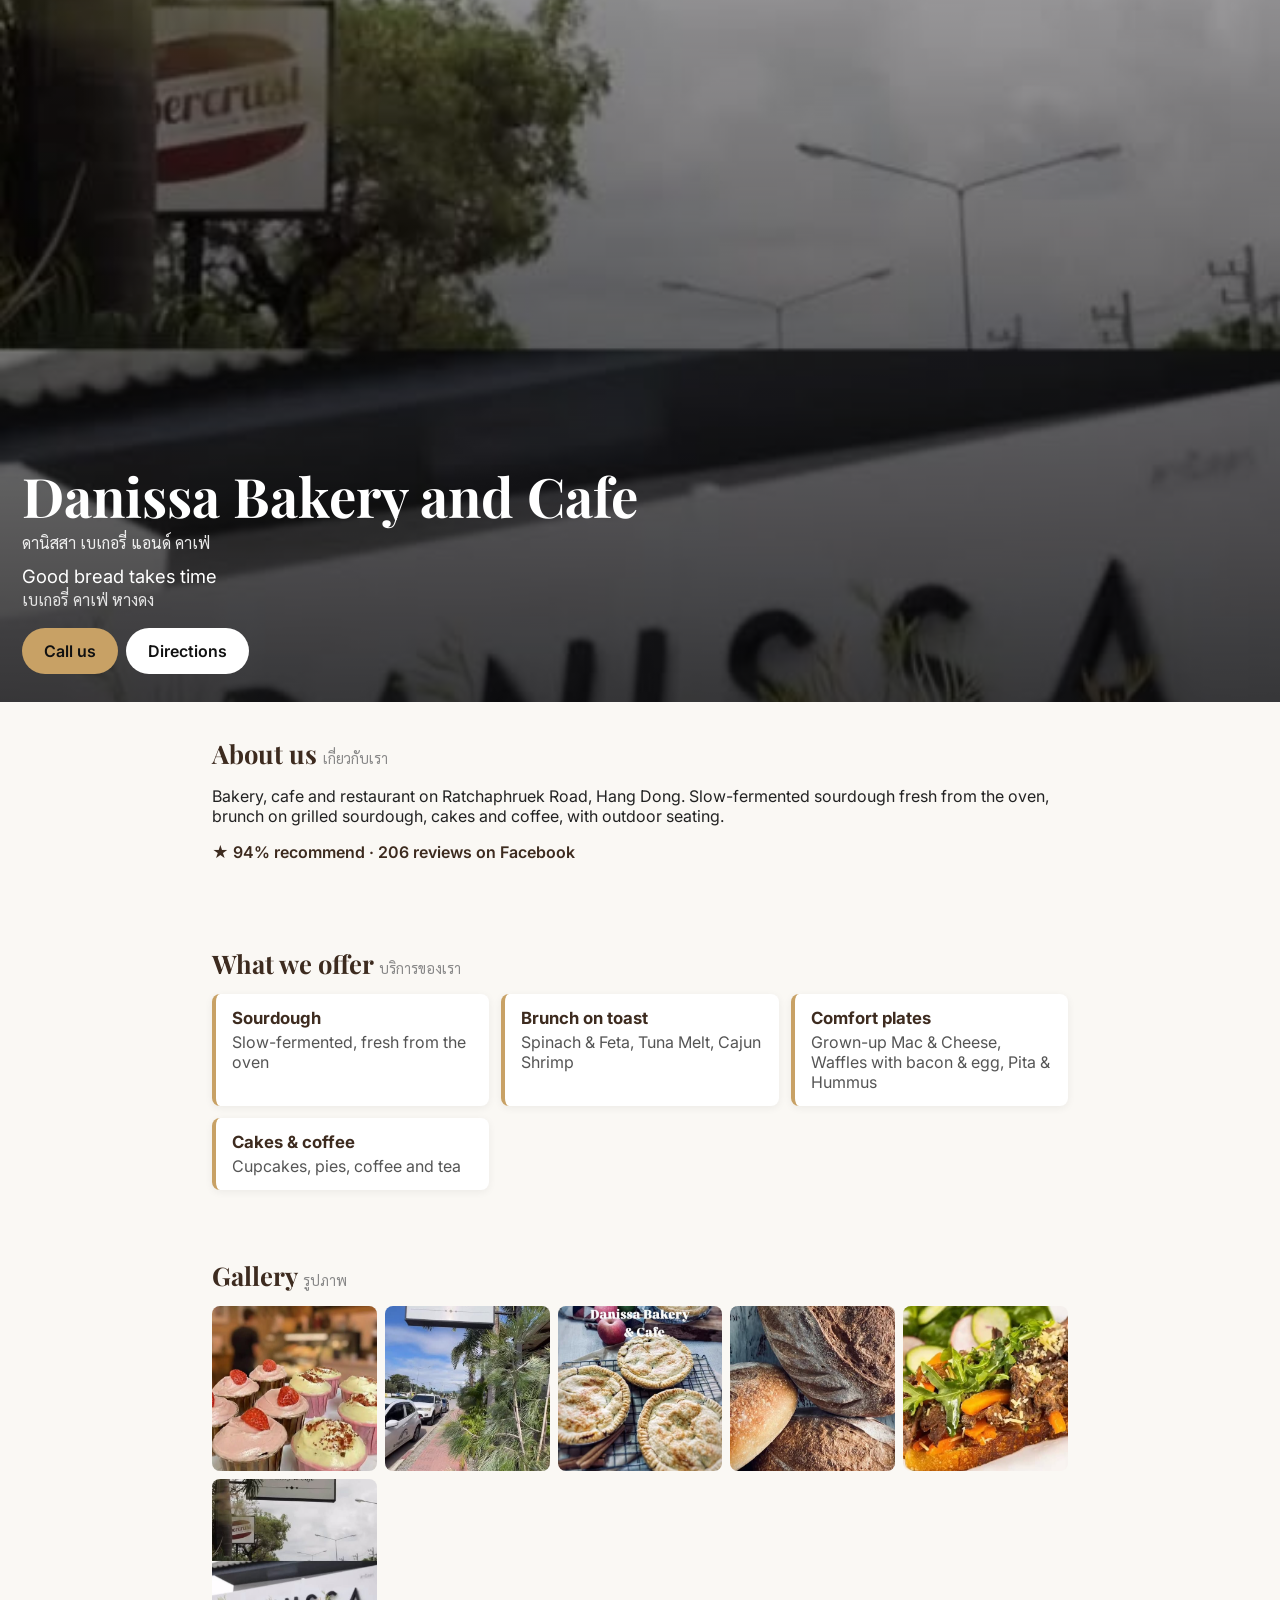
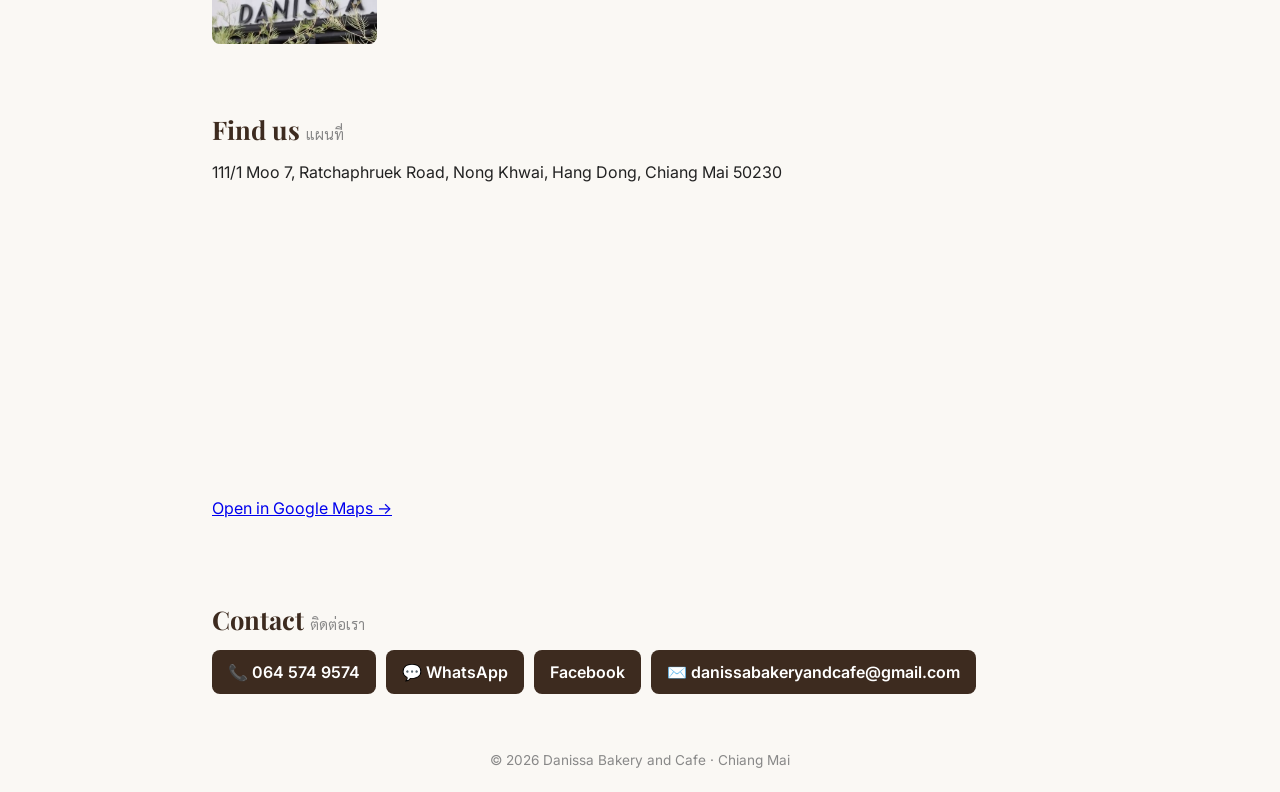
==== index.html @ afe38420 "Draft site" ====
<!doctype html><html lang="en"><head><meta charset="utf-8"><meta name="viewport" content="width=device-width,initial-scale=1">
<title>Danissa Bakery and Cafe | Chiang Mai</title><meta name="description" content="Good bread takes time — 111/1 Moo 7, Ratchaphruek Road, Nong Khwai, Hang Dong, Chiang Mai 50230">
<meta property="og:title" content="Danissa Bakery and Cafe"><meta property="og:description" content="Good bread takes time"><meta property="og:image" content="img/p7.jpg">
<link href="https://fonts.googleapis.com/css2?family=Playfair+Display:wght@700&family=Inter:wght@400;600&family=Sarabun&display=swap" rel="stylesheet">
<style>:root{--a:#3d2b1f;--b:#c8a165}*{box-sizing:border-box}body{margin:0;font-family:Inter,Sarabun,sans-serif;color:#222;background:#faf8f4;padding-bottom:70px}
.hero{min-height:78vh;display:flex;flex-direction:column;justify-content:flex-end;padding:28px 22px;color:#fff;background:linear-gradient(180deg,rgba(0,0,0,.35),rgba(0,0,0,.75)),url(img/p7.jpg) center/cover}
.hero h1{font-family:'Playfair Display',serif;font-size:2.3rem;margin:0 0 6px;line-height:1.1}.hero .th{font-family:Sarabun;opacity:.9;margin:0 0 12px}.hero .tag{font-size:1.15rem;margin:0}.hero .tagth{font-family:Sarabun;opacity:.85;margin:2px 0 18px}
.cta{display:inline-block;background:var(--b);color:#111;font-weight:600;padding:13px 22px;border-radius:30px;text-decoration:none;margin-right:8px}
section{padding:34px 22px;max-width:900px;margin:auto}h2{font-family:'Playfair Display',serif;color:var(--a);font-size:1.6rem;margin:0 0 14px}h2 small{font-family:Sarabun;font-size:.9rem;color:#888;font-weight:400}
.cards{display:grid;gap:12px;grid-template-columns:repeat(auto-fit,minmax(220px,1fr))}.card{background:#fff;border-left:4px solid var(--b);padding:14px 16px;border-radius:8px;box-shadow:0 2px 8px rgba(0,0,0,.06)}.card h3{margin:0 0 4px;font-size:1.05rem;color:var(--a)}.card p{margin:0;color:#555}
.gal{display:grid;grid-template-columns:repeat(auto-fill,minmax(150px,1fr));gap:8px}.gal img{width:100%;aspect-ratio:1;object-fit:cover;border-radius:8px}
.big{font-size:1.2rem;font-weight:600}.rating{color:var(--a);font-weight:600}blockquote{font-style:italic;border-left:3px solid var(--b);margin:14px 0;padding:4px 14px}cite{display:block;font-size:.85rem;color:#777}
.btns{display:flex;flex-wrap:wrap;gap:10px}.btn{background:var(--a);color:#fff;text-decoration:none;padding:12px 16px;border-radius:8px;font-weight:600;word-break:break-all}
iframe{width:100%;height:280px;border:0;border-radius:10px}footer{text-align:center;color:#888;font-size:.85rem;padding:24px}
.bar{position:fixed;bottom:0;left:0;right:0;display:flex;background:var(--a);z-index:9}.bar a{flex:1;text-align:center;color:#fff;text-decoration:none;padding:15px 4px;font-weight:600;border-right:1px solid rgba(255,255,255,.2)}
@media(min-width:800px){.bar{display:none}body{padding-bottom:0}.hero h1{font-size:3.4rem}}</style></head><body>
<header class="hero"><h1>Danissa Bakery and Cafe</h1><p class="th">ดานิสสา เบเกอรี่ แอนด์ คาเฟ่</p><p class="tag">Good bread takes time</p><p class="tagth">เบเกอรี่ คาเฟ่ หางดง</p>
<div><a class="cta" href="tel:0645749574">Call us</a><a class="cta" style="background:#fff" href="https://www.google.com/maps/search/?api=1&query=Danissa%20Bakery%20and%20Cafe%2C%20111/1%20Moo%207%2C%20Ratchaphruek%20Road%2C%20Nong%20Khwai%2C%20Hang%20Dong%2C%20Chiang%20Mai%2050230">Directions</a></div></header>
<section><h2>About us <small>เกี่ยวกับเรา</small></h2><p>Bakery, cafe and restaurant on Ratchaphruek Road, Hang Dong. Slow-fermented sourdough fresh from the oven, brunch on grilled sourdough, cakes and coffee, with outdoor seating.</p><p class="rating">★ 94% recommend · 206 reviews on Facebook</p></section>
<section><h2>What we offer <small>บริการของเรา</small></h2><div class="cards"><div class="card"><h3>Sourdough</h3><p>Slow-fermented, fresh from the oven</p></div><div class="card"><h3>Brunch on toast</h3><p>Spinach &amp; Feta, Tuna Melt, Cajun Shrimp</p></div><div class="card"><h3>Comfort plates</h3><p>Grown-up Mac &amp; Cheese, Waffles with bacon &amp; egg, Pita &amp; Hummus</p></div><div class="card"><h3>Cakes &amp; coffee</h3><p>Cupcakes, pies, coffee and tea</p></div></div></section>
<section><h2>Gallery <small>รูปภาพ</small></h2><div class="gal"><img src="img/p0.jpg" alt="Danissa Bakery and Cafe" loading="lazy"><img src="img/p1.jpg" alt="Danissa Bakery and Cafe" loading="lazy"><img src="img/p2.jpg" alt="Danissa Bakery and Cafe" loading="lazy"><img src="img/p3.jpg" alt="Danissa Bakery and Cafe" loading="lazy"><img src="img/p4.jpg" alt="Danissa Bakery and Cafe" loading="lazy"><img src="img/p7.jpg" alt="Danissa Bakery and Cafe" loading="lazy"></div></section>

<section><h2>Find us <small>แผนที่</small></h2><p>111/1 Moo 7, Ratchaphruek Road, Nong Khwai, Hang Dong, Chiang Mai 50230</p><iframe loading="lazy" src="https://www.google.com/maps?q=Danissa%20Bakery%20and%20Cafe%2C%20111/1%20Moo%207%2C%20Ratchaphruek%20Road%2C%20Nong%20Khwai%2C%20Hang%20Dong%2C%20Chiang%20Mai%2050230&output=embed"></iframe><p><a href="https://www.google.com/maps/search/?api=1&query=Danissa%20Bakery%20and%20Cafe%2C%20111/1%20Moo%207%2C%20Ratchaphruek%20Road%2C%20Nong%20Khwai%2C%20Hang%20Dong%2C%20Chiang%20Mai%2050230">Open in Google Maps →</a></p></section>
<section><h2>Contact <small>ติดต่อเรา</small></h2><div class="btns"><a class="btn" href="tel:0645749574">📞 064 574 9574</a><a class="btn" href="https://wa.me/66645749574">💬 WhatsApp</a><a class="btn" href="https://www.facebook.com/397806153708921">Facebook</a><a class="btn" href="mailto:danissabakeryandcafe@gmail.com">✉️ danissabakeryandcafe@gmail.com</a></div></section>
<footer>© 2026 Danissa Bakery and Cafe · Chiang Mai</footer>
<nav class="bar"><a href="tel:0645749574">📞 Call</a><a href="https://wa.me/66645749574">💬 WhatsApp</a><a href="https://www.google.com/maps/search/?api=1&query=Danissa%20Bakery%20and%20Cafe%2C%20111/1%20Moo%207%2C%20Ratchaphruek%20Road%2C%20Nong%20Khwai%2C%20Hang%20Dong%2C%20Chiang%20Mai%2050230">📍 Map</a></nav></body></html>
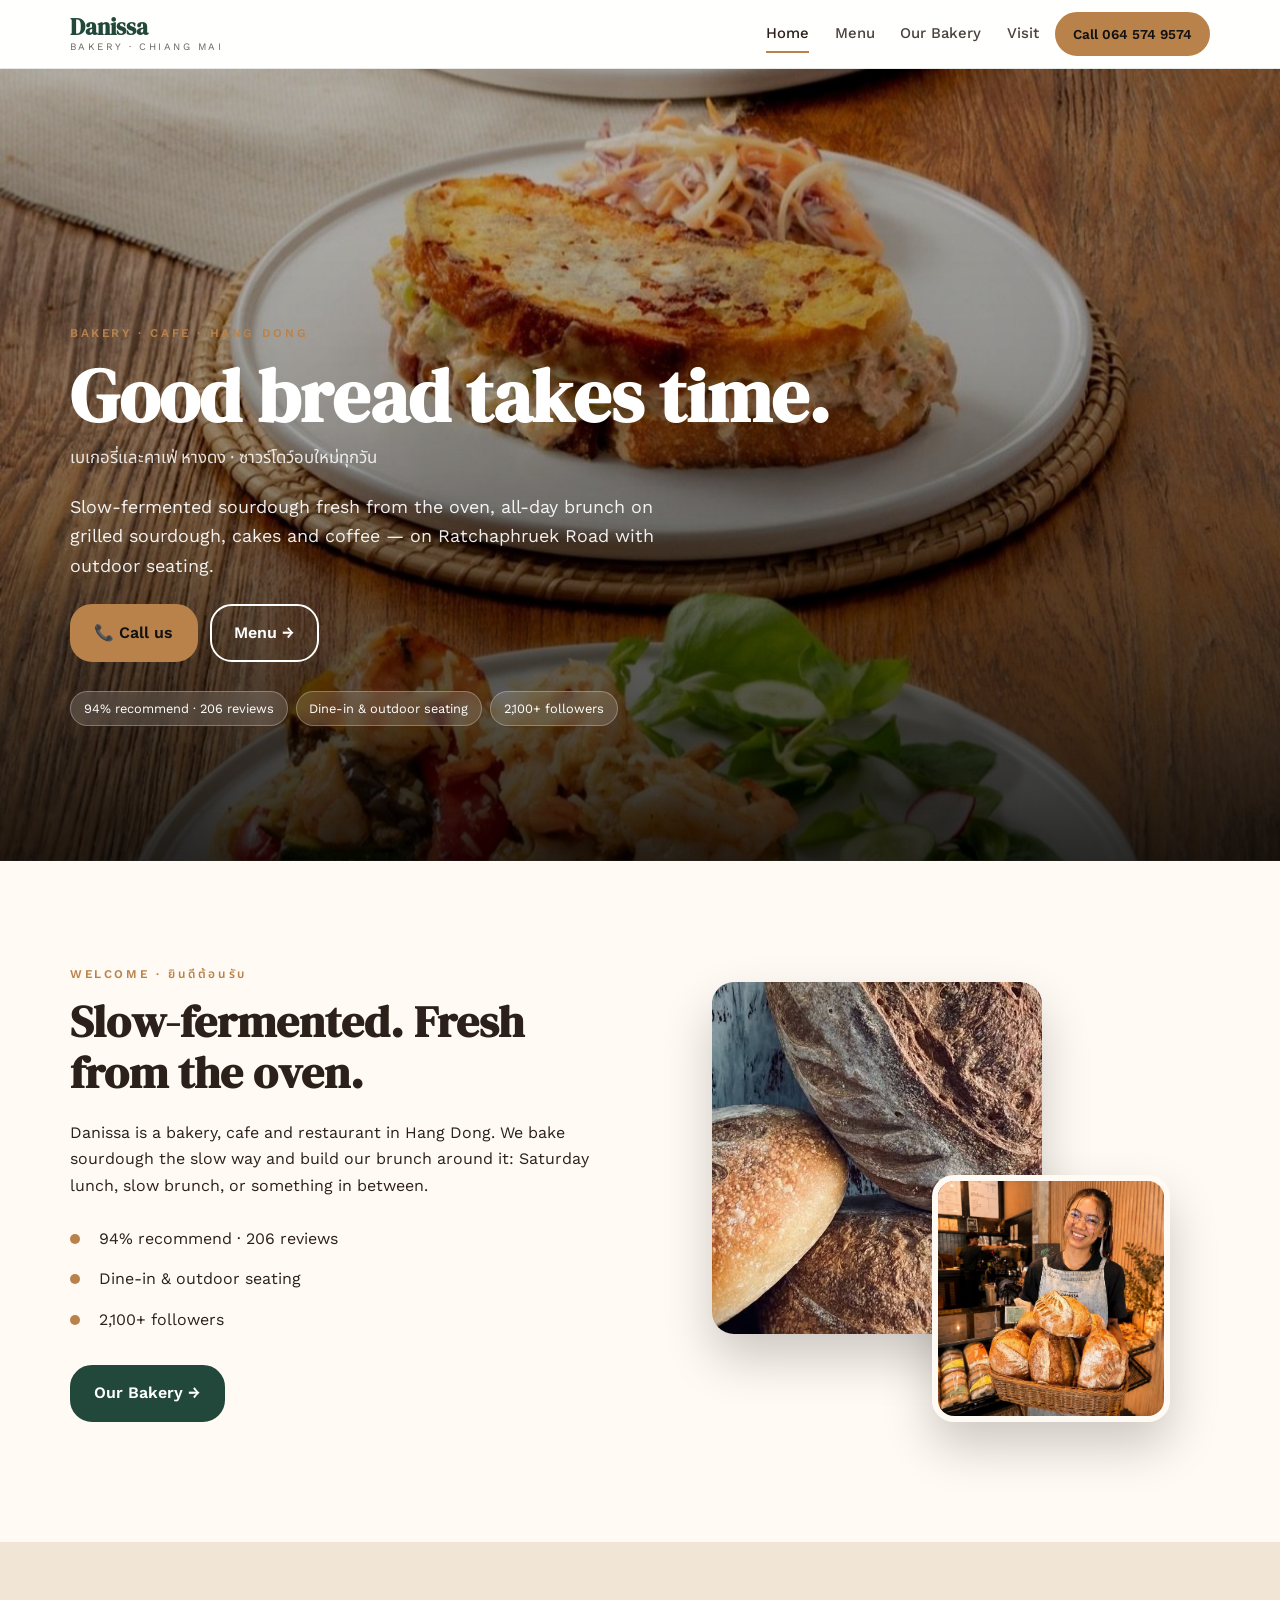
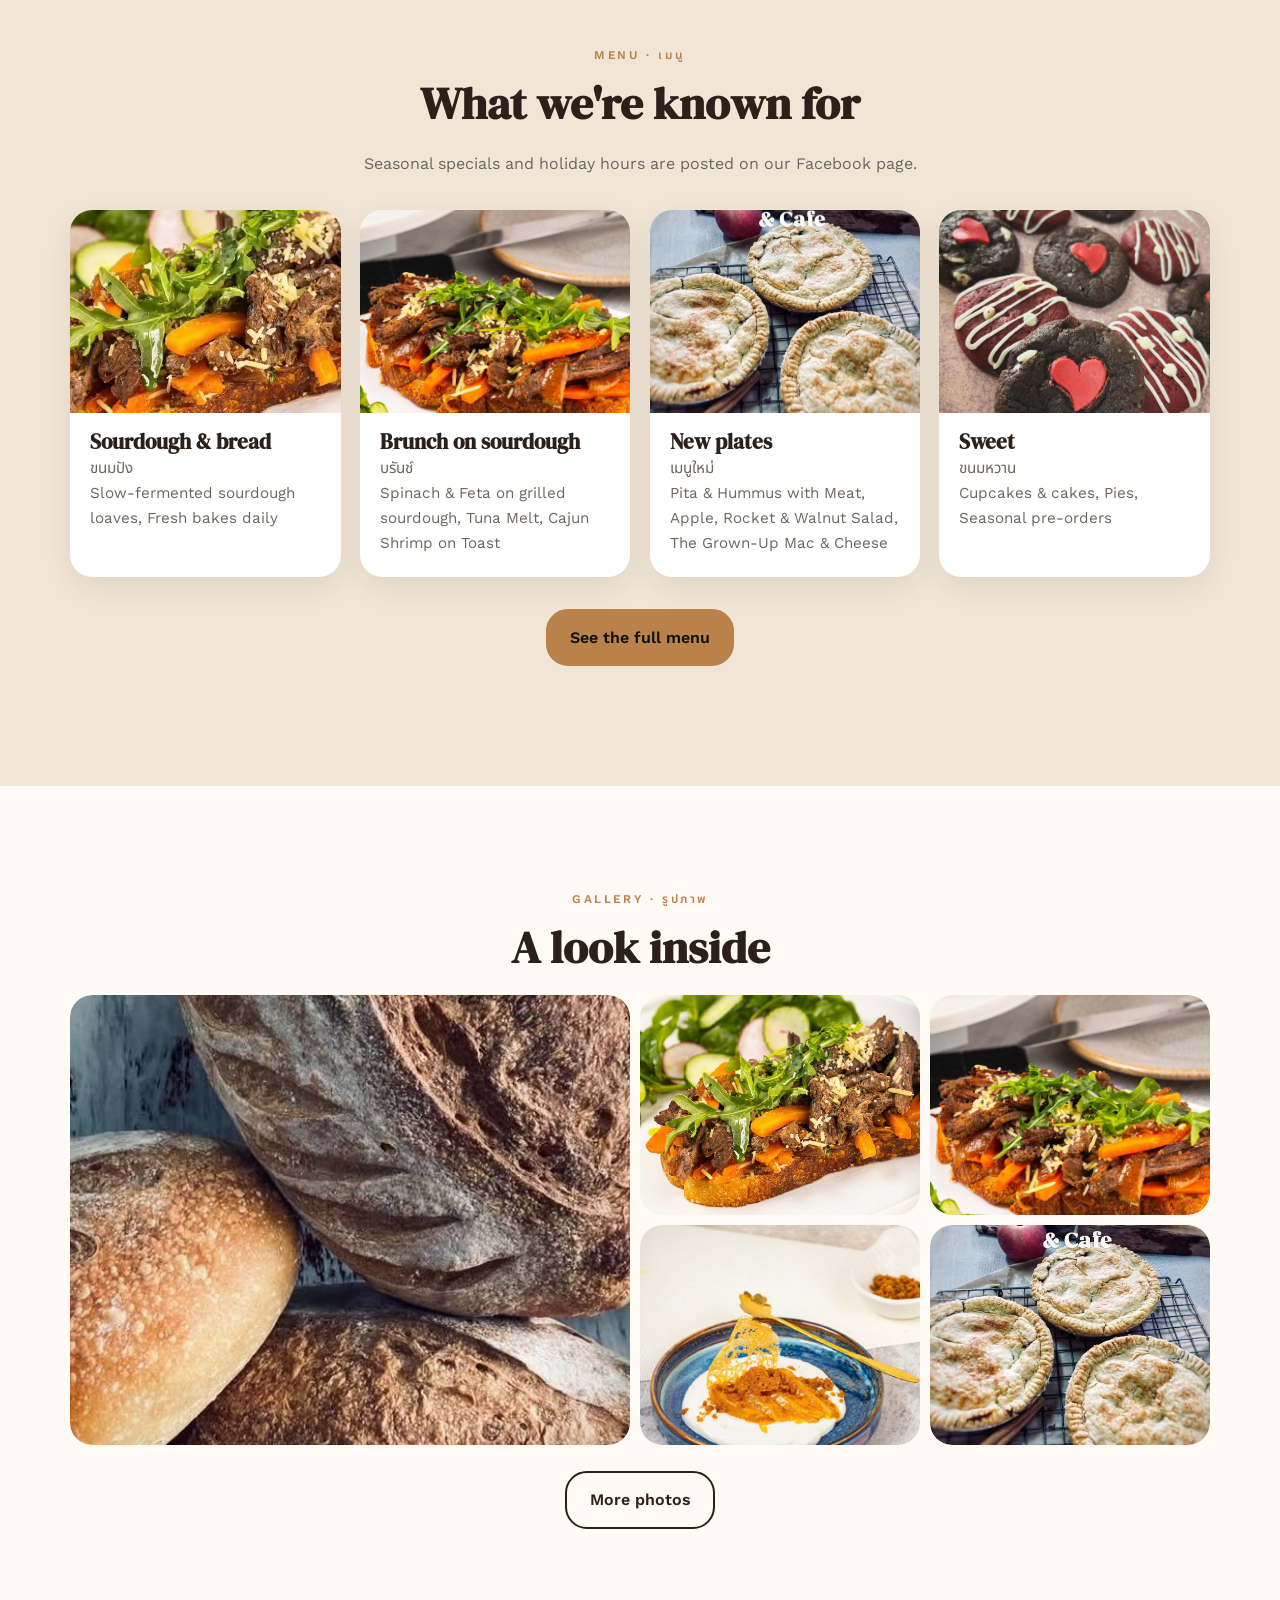
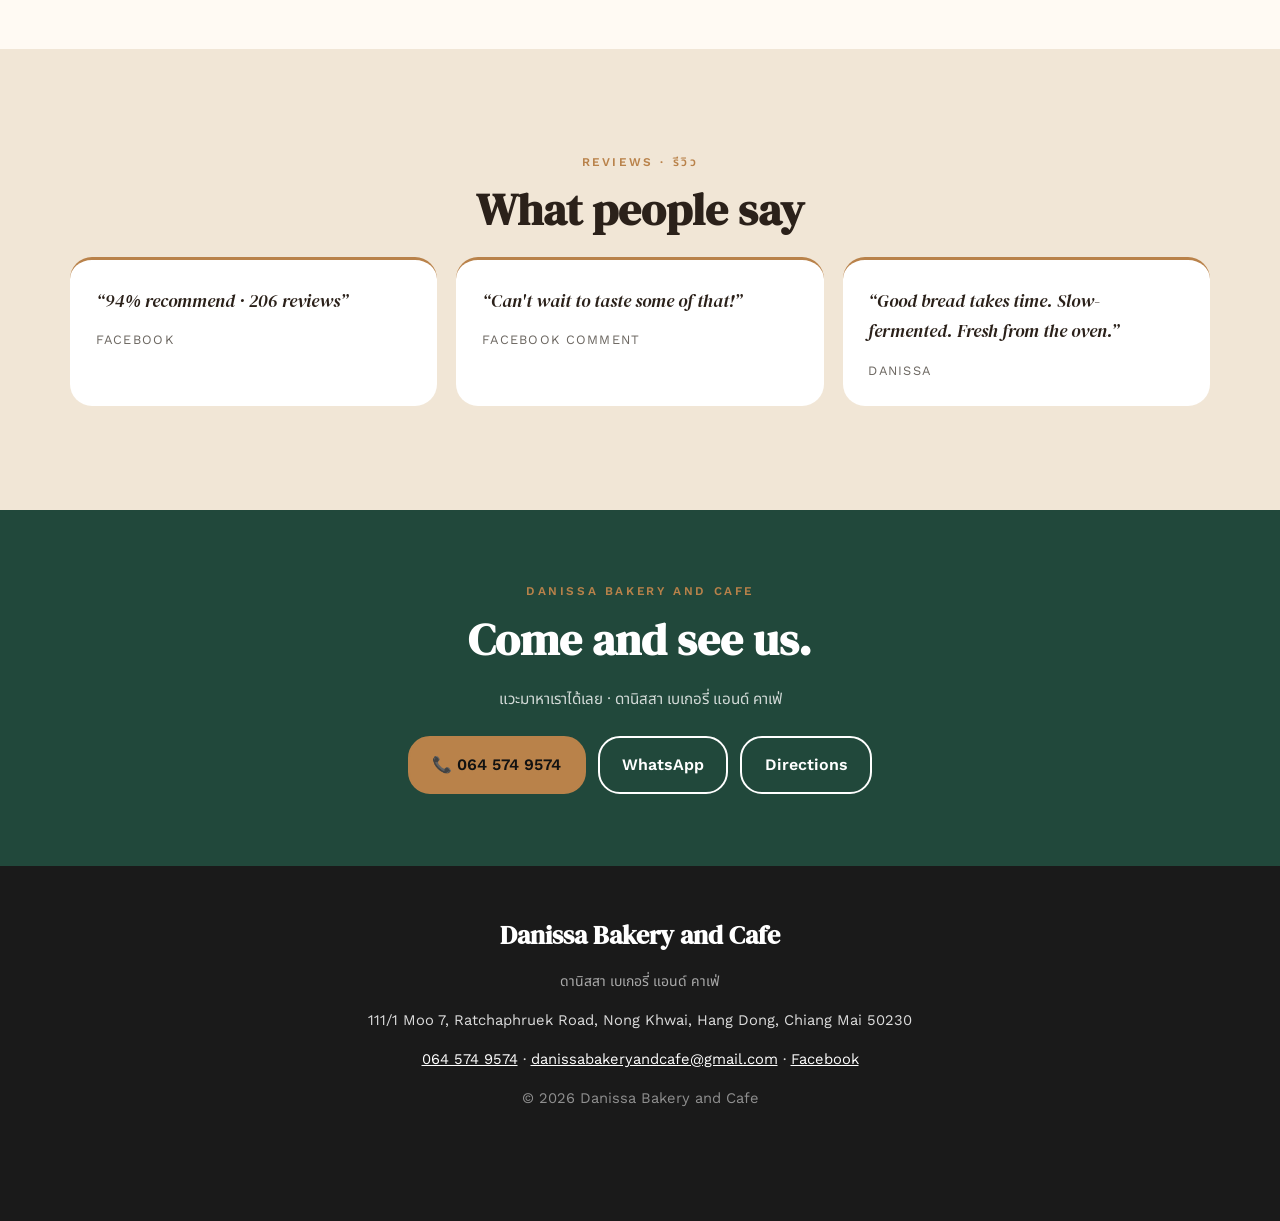
==== commit 88d82287: "v2: multi-page bespoke draft" ====
--- a/index.html
+++ b/index.html
@@ -1,26 +1,17 @@
 <!doctype html><html lang="en"><head><meta charset="utf-8"><meta name="viewport" content="width=device-width,initial-scale=1">
-<title>Danissa Bakery and Cafe | Chiang Mai</title><meta name="description" content="Good bread takes time — 111/1 Moo 7, Ratchaphruek Road, Nong Khwai, Hang Dong, Chiang Mai 50230">
-<meta property="og:title" content="Danissa Bakery and Cafe"><meta property="og:description" content="Good bread takes time"><meta property="og:image" content="img/p7.jpg">
-<link href="https://fonts.googleapis.com/css2?family=Playfair+Display:wght@700&family=Inter:wght@400;600&family=Sarabun&display=swap" rel="stylesheet">
-<style>:root{--a:#3d2b1f;--b:#c8a165}*{box-sizing:border-box}body{margin:0;font-family:Inter,Sarabun,sans-serif;color:#222;background:#faf8f4;padding-bottom:70px}
-.hero{min-height:78vh;display:flex;flex-direction:column;justify-content:flex-end;padding:28px 22px;color:#fff;background:linear-gradient(180deg,rgba(0,0,0,.35),rgba(0,0,0,.75)),url(img/p7.jpg) center/cover}
-.hero h1{font-family:'Playfair Display',serif;font-size:2.3rem;margin:0 0 6px;line-height:1.1}.hero .th{font-family:Sarabun;opacity:.9;margin:0 0 12px}.hero .tag{font-size:1.15rem;margin:0}.hero .tagth{font-family:Sarabun;opacity:.85;margin:2px 0 18px}
-.cta{display:inline-block;background:var(--b);color:#111;font-weight:600;padding:13px 22px;border-radius:30px;text-decoration:none;margin-right:8px}
-section{padding:34px 22px;max-width:900px;margin:auto}h2{font-family:'Playfair Display',serif;color:var(--a);font-size:1.6rem;margin:0 0 14px}h2 small{font-family:Sarabun;font-size:.9rem;color:#888;font-weight:400}
-.cards{display:grid;gap:12px;grid-template-columns:repeat(auto-fit,minmax(220px,1fr))}.card{background:#fff;border-left:4px solid var(--b);padding:14px 16px;border-radius:8px;box-shadow:0 2px 8px rgba(0,0,0,.06)}.card h3{margin:0 0 4px;font-size:1.05rem;color:var(--a)}.card p{margin:0;color:#555}
-.gal{display:grid;grid-template-columns:repeat(auto-fill,minmax(150px,1fr));gap:8px}.gal img{width:100%;aspect-ratio:1;object-fit:cover;border-radius:8px}
-.big{font-size:1.2rem;font-weight:600}.rating{color:var(--a);font-weight:600}blockquote{font-style:italic;border-left:3px solid var(--b);margin:14px 0;padding:4px 14px}cite{display:block;font-size:.85rem;color:#777}
-.btns{display:flex;flex-wrap:wrap;gap:10px}.btn{background:var(--a);color:#fff;text-decoration:none;padding:12px 16px;border-radius:8px;font-weight:600;word-break:break-all}
-iframe{width:100%;height:280px;border:0;border-radius:10px}footer{text-align:center;color:#888;font-size:.85rem;padding:24px}
-.bar{position:fixed;bottom:0;left:0;right:0;display:flex;background:var(--a);z-index:9}.bar a{flex:1;text-align:center;color:#fff;text-decoration:none;padding:15px 4px;font-weight:600;border-right:1px solid rgba(255,255,255,.2)}
-@media(min-width:800px){.bar{display:none}body{padding-bottom:0}.hero h1{font-size:3.4rem}}</style></head><body>
-<header class="hero"><h1>Danissa Bakery and Cafe</h1><p class="th">ดานิสสา เบเกอรี่ แอนด์ คาเฟ่</p><p class="tag">Good bread takes time</p><p class="tagth">เบเกอรี่ คาเฟ่ หางดง</p>
-<div><a class="cta" href="tel:0645749574">Call us</a><a class="cta" style="background:#fff" href="https://www.google.com/maps/search/?api=1&query=Danissa%20Bakery%20and%20Cafe%2C%20111/1%20Moo%207%2C%20Ratchaphruek%20Road%2C%20Nong%20Khwai%2C%20Hang%20Dong%2C%20Chiang%20Mai%2050230">Directions</a></div></header>
-<section><h2>About us <small>เกี่ยวกับเรา</small></h2><p>Bakery, cafe and restaurant on Ratchaphruek Road, Hang Dong. Slow-fermented sourdough fresh from the oven, brunch on grilled sourdough, cakes and coffee, with outdoor seating.</p><p class="rating">★ 94% recommend · 206 reviews on Facebook</p></section>
-<section><h2>What we offer <small>บริการของเรา</small></h2><div class="cards"><div class="card"><h3>Sourdough</h3><p>Slow-fermented, fresh from the oven</p></div><div class="card"><h3>Brunch on toast</h3><p>Spinach &amp; Feta, Tuna Melt, Cajun Shrimp</p></div><div class="card"><h3>Comfort plates</h3><p>Grown-up Mac &amp; Cheese, Waffles with bacon &amp; egg, Pita &amp; Hummus</p></div><div class="card"><h3>Cakes &amp; coffee</h3><p>Cupcakes, pies, coffee and tea</p></div></div></section>
-<section><h2>Gallery <small>รูปภาพ</small></h2><div class="gal"><img src="img/p0.jpg" alt="Danissa Bakery and Cafe" loading="lazy"><img src="img/p1.jpg" alt="Danissa Bakery and Cafe" loading="lazy"><img src="img/p2.jpg" alt="Danissa Bakery and Cafe" loading="lazy"><img src="img/p3.jpg" alt="Danissa Bakery and Cafe" loading="lazy"><img src="img/p4.jpg" alt="Danissa Bakery and Cafe" loading="lazy"><img src="img/p7.jpg" alt="Danissa Bakery and Cafe" loading="lazy"></div></section>
-
-<section><h2>Find us <small>แผนที่</small></h2><p>111/1 Moo 7, Ratchaphruek Road, Nong Khwai, Hang Dong, Chiang Mai 50230</p><iframe loading="lazy" src="https://www.google.com/maps?q=Danissa%20Bakery%20and%20Cafe%2C%20111/1%20Moo%207%2C%20Ratchaphruek%20Road%2C%20Nong%20Khwai%2C%20Hang%20Dong%2C%20Chiang%20Mai%2050230&output=embed"></iframe><p><a href="https://www.google.com/maps/search/?api=1&query=Danissa%20Bakery%20and%20Cafe%2C%20111/1%20Moo%207%2C%20Ratchaphruek%20Road%2C%20Nong%20Khwai%2C%20Hang%20Dong%2C%20Chiang%20Mai%2050230">Open in Google Maps →</a></p></section>
-<section><h2>Contact <small>ติดต่อเรา</small></h2><div class="btns"><a class="btn" href="tel:0645749574">📞 064 574 9574</a><a class="btn" href="https://wa.me/66645749574">💬 WhatsApp</a><a class="btn" href="https://www.facebook.com/397806153708921">Facebook</a><a class="btn" href="mailto:danissabakeryandcafe@gmail.com">✉️ danissabakeryandcafe@gmail.com</a></div></section>
-<footer>© 2026 Danissa Bakery and Cafe · Chiang Mai</footer>
-<nav class="bar"><a href="tel:0645749574">📞 Call</a><a href="https://wa.me/66645749574">💬 WhatsApp</a><a href="https://www.google.com/maps/search/?api=1&query=Danissa%20Bakery%20and%20Cafe%2C%20111/1%20Moo%207%2C%20Ratchaphruek%20Road%2C%20Nong%20Khwai%2C%20Hang%20Dong%2C%20Chiang%20Mai%2050230">📍 Map</a></nav></body></html>+<title>Danissa Bakery and Cafe | Bakery · Cafe · Hang Dong</title><meta name="description" content="Slow-fermented sourdough fresh from the oven, all-day brunch on grilled sourdough, cakes and coffee — on Ratchaphruek Road with outdoor seating."><meta name="theme-color" content="#21483b">
+<meta property="og:title" content="Danissa Bakery and Cafe"><meta property="og:description" content="Slow-fermented sourdough fresh from the oven, all-day brunch on grilled sourdough, cakes and coffee — on Ratchaphruek Road with outdoor seating."><meta property="og:image" content="assets/images/00.jpg">
+<link rel="preconnect" href="https://fonts.googleapis.com"><link rel="preconnect" href="https://fonts.gstatic.com" crossorigin>
+<link href="https://fonts.googleapis.com/css2?family=DM+Serif+Display:wght@400;600;700&family=Work+Sans:wght@300;400;500;600;700&family=Noto+Sans+Thai:wght@400;500&display=swap" rel="stylesheet"><link rel="stylesheet" href="css/styles.css"></head><body>
+<header class="nav"><div class="wrap nav-in"><a class="brand" href="index.html"><b>Danissa</b><small>Bakery · Chiang Mai</small></a>
+<nav class="links" id="links"><a href="index.html" class=on>Home</a><a href="menu.html">Menu</a><a href="about.html">Our Bakery</a><a href="visit.html">Visit</a></nav><a class="btn sm" href="tel:0645749574">Call 064 574 9574</a><button class="burger" id="burger" aria-label="Menu"><span></span><span></span><span></span></button></div></header><section class="hero"><img class="bgimg" src="assets/images/00.jpg" alt="Brunch on sourdough"><div class="shade"></div><div class="wrap"><div class="hero-in rv"><p class="eyebrow">Bakery · Cafe · Hang Dong</p><h1>Good bread takes time.</h1><p class="th">เบเกอรี่และคาเฟ่ หางดง · ซาวร์โดว์อบใหม่ทุกวัน</p><p class="lead">Slow-fermented sourdough fresh from the oven, all-day brunch on grilled sourdough, cakes and coffee — on Ratchaphruek Road with outdoor seating.</p><div class="cta"><a class="btn" href="tel:0645749574">📞 Call us</a><a class="btn ghost" style="color:#fff" href="menu.html">Menu →</a></div><div class="badges"><span>94% recommend · 206 reviews</span><span>Dine-in &amp; outdoor seating</span><span>2,100+ followers</span></div></div></div></section>
+<section class="s"><div class="wrap two"><div class="rv"><p class="eyebrow">Welcome · ยินดีต้อนรับ</p><h2>Slow-fermented. Fresh from the oven.</h2><p>Danissa is a bakery, cafe and restaurant in Hang Dong. We bake sourdough the slow way and build our brunch around it: Saturday lunch, slow brunch, or something in between.</p><ul class="ticks"><li>94% recommend · 206 reviews</li><li>Dine-in &amp; outdoor seating</li><li>2,100+ followers</li></ul><p style="margin-top:1.5rem"><a class="btn alt" href="about.html">Our Bakery →</a></p></div>
+<figure class="stack rv"><img class="a1" src="assets/images/02.jpg" alt="Sourdough loaves" loading="lazy"><img class="a2" src="assets/images/01.jpg" alt="Fresh bread at Danissa" loading="lazy"></figure></div></section>
+<section class="s alt"><div class="wrap"><p class="eyebrow center">Menu · เมนู</p><h2 class="center">What we're known for</h2><p class="center sub">Seasonal specials and holiday hours are posted on our Facebook page.</p><div class="feats"><article class="feat rv"><img src="assets/images/03.jpg" alt="Sourdough &amp; bread" loading="lazy"><div><h3>Sourdough &amp; bread</h3><p class="th">ขนมปัง</p><p>Slow-fermented sourdough loaves, Fresh bakes daily</p></div></article><article class="feat rv"><img src="assets/images/05.jpg" alt="Brunch on sourdough" loading="lazy"><div><h3>Brunch on sourdough</h3><p class="th">บรันช์</p><p>Spinach &amp; Feta on grilled sourdough, Tuna Melt, Cajun Shrimp on Toast</p></div></article><article class="feat rv"><img src="assets/images/07.jpg" alt="New plates" loading="lazy"><div><h3>New plates</h3><p class="th">เมนูใหม่</p><p>Pita &amp; Hummus with Meat, Apple, Rocket &amp; Walnut Salad, The Grown-Up Mac &amp; Cheese</p></div></article><article class="feat rv"><img src="assets/images/09.jpg" alt="Sweet" loading="lazy"><div><h3>Sweet</h3><p class="th">ขนมหวาน</p><p>Cupcakes &amp; cakes, Pies, Seasonal pre-orders</p></div></article></div><p class="center" style="margin-top:2rem"><a class="btn" href="menu.html">See the full menu</a></p></div></section>
+<section class="s"><div class="wrap"><p class="eyebrow center">Gallery · รูปภาพ</p><h2 class="center">A look inside</h2><div class="strip rv"><a href="assets/images/02.jpg" data-lb="Sourdough loaves"><img src="assets/images/02.jpg" alt="Sourdough loaves" loading="lazy"></a><a href="assets/images/04.jpg" data-lb="Brunch"><img src="assets/images/04.jpg" alt="Brunch" loading="lazy"></a><a href="assets/images/05.jpg" data-lb="Brunch plate"><img src="assets/images/05.jpg" alt="Brunch plate" loading="lazy"></a><a href="assets/images/06.jpg" data-lb="Pasta"><img src="assets/images/06.jpg" alt="Pasta" loading="lazy"></a><a href="assets/images/07.jpg" data-lb="Fresh pies"><img src="assets/images/07.jpg" alt="Fresh pies" loading="lazy"></a></div><p class="center" style="margin-top:1.6rem"><a class="btn ghost" href="about.html#gallery">More photos</a></p></div></section>
+<section class="s alt"><div class="wrap"><p class="eyebrow center">Reviews · รีวิว</p><h2 class="center">What people say</h2><div class="quotes"><blockquote class="rv">“94% recommend · 206 reviews”<cite>Facebook</cite></blockquote><blockquote class="rv">“Can&#x27;t wait to taste some of that!”<cite>Facebook comment</cite></blockquote><blockquote class="rv">“Good bread takes time. Slow-fermented. Fresh from the oven.”<cite>Danissa</cite></blockquote></div></div></section><section class="band"><div class="wrap rv"><p class="eyebrow" style="color:var(--b)">Danissa Bakery and Cafe</p><h2>Come and see us.</h2><p class="th">แวะมาหาเราได้เลย · ดานิสสา เบเกอรี่ แอนด์ คาเฟ่</p>
+<div class="cta"><a class="btn" href="tel:0645749574">📞 064 574 9574</a><a class="btn ghost" style="color:#fff" href="https://wa.me/66645749574">WhatsApp</a><a class="btn ghost" style="color:#fff" href="https://www.google.com/maps/search/?api=1&query=Danissa%20Bakery%20and%20Cafe%2C%20111/1%20Moo%207%2C%20Ratchaphruek%20Road%2C%20Nong%20Khwai%2C%20Hang%20Dong%2C%20Chiang%20Mai%2050230">Directions</a></div></div></section>
+<footer class="foot"><div class="wrap"><b>Danissa Bakery and Cafe</b><p class="th">ดานิสสา เบเกอรี่ แอนด์ คาเฟ่</p><p>111/1 Moo 7, Ratchaphruek Road, Nong Khwai, Hang Dong, Chiang Mai 50230</p>
+<p><a href="tel:0645749574">064 574 9574</a> · <a href="mailto:danissabakeryandcafe@gmail.com">danissabakeryandcafe@gmail.com</a> · <a href="https://www.facebook.com/397806153708921">Facebook</a></p><p style="opacity:.6">© 2026 Danissa Bakery and Cafe</p></div></footer>
+<div class="mbar"><a href="tel:0645749574">📞 Call</a><a href="https://wa.me/66645749574">💬 WhatsApp</a><a href="https://www.google.com/maps/search/?api=1&query=Danissa%20Bakery%20and%20Cafe%2C%20111/1%20Moo%207%2C%20Ratchaphruek%20Road%2C%20Nong%20Khwai%2C%20Hang%20Dong%2C%20Chiang%20Mai%2050230">📍 Map</a></div>
+<div class="lb" id="lb"><button aria-label="Close">×</button><img alt=""><p></p></div><script src="js/main.js"></script></body></html>
--- a/css/styles.css
+++ b/css/styles.css
@@ -0,0 +1,38 @@
+
+:root{--bg:#fffaf3;--fg:#2b211a;--a:#21483b;--b:#b9824a;--c:#f1e6d6;--r:22px;--f1:'DM Serif Display',serif;--f2:'Work Sans',system-ui,sans-serif;--mut:#6b6660;--card:#fff}
+*{box-sizing:border-box}html{scroll-behavior:smooth}body{margin:0;background:var(--bg);color:var(--fg);font-family:var(--f2),'Noto Sans Thai',sans-serif;line-height:1.65;-webkit-font-smoothing:antialiased}
+img{max-width:100%;display:block}a{color:inherit}.wrap{width:min(100% - 2.5rem,1140px);margin:auto}
+h1,h2,h3{font-family:var(--f1);line-height:1.12;margin:0 0 .5em;}h2{font-size:clamp(1.8rem,4vw,2.8rem)}h3{font-size:1.3rem}
+.th{font-family:'Noto Sans Thai',var(--f2);color:var(--mut);font-size:.95em}.eyebrow{text-transform:uppercase;letter-spacing:.22em;font-size:.74rem;font-weight:600;color:var(--b);margin:0 0 .8rem}.center{text-align:center}.sub{color:var(--mut);max-width:640px}.center.sub{margin:0 auto 2rem}
+.nav{position:sticky;top:0;z-index:40;background:rgba(255,255,255,.88);backdrop-filter:blur(12px);border-bottom:1px solid rgba(0,0,0,.09)}.nav-in{display:flex;align-items:center;gap:1rem;height:68px}
+.brand{text-decoration:none;display:flex;flex-direction:column;line-height:1;margin-right:auto}.brand b{font-family:var(--f1);font-size:1.45rem;color:var(--a);}.brand small{font-size:.62rem;letter-spacing:.25em;text-transform:uppercase;color:var(--mut);margin-top:3px}
+.links{display:flex;gap:1.6rem}.links a{text-decoration:none;font-weight:500;font-size:.93rem;opacity:.85;padding:6px 0;border-bottom:2px solid transparent}.links a:hover,.links a.on{opacity:1;border-color:var(--b)}
+.btn{display:inline-flex;align-items:center;gap:.4rem;text-decoration:none;font-weight:600;padding:.85rem 1.4rem;border-radius:var(--r);background:var(--b);color:#111;border:2px solid var(--b);transition:.25s}.btn:hover{transform:translateY(-2px);filter:brightness(1.07)}.btn.ghost{background:transparent;color:inherit;border-color:currentColor}.btn.sm{padding:.55rem 1rem;font-size:.85rem}.btn.alt{background:var(--a);border-color:var(--a);color:#fff}
+.burger{display:none;background:none;border:0;width:40px;height:40px;cursor:pointer;color:inherit}.burger span{display:block;height:2px;background:currentColor;margin:7px 6px;transition:.3s}
+@media(max-width:860px){.links{position:fixed;inset:68px 0 auto 0;flex-direction:column;gap:0;background:var(--bg);padding:.5rem 1.25rem 1.25rem;transform:translateY(-140%);transition:.35s;box-shadow:0 20px 40px rgba(0,0,0,.2)}.links.open{transform:none}.links a{padding:14px 0;border-bottom:1px solid rgba(0,0,0,.09);font-size:1.05rem}.burger{display:block}.nav .btn.sm{display:none}}
+.hero{position:relative;color:#fff;overflow:hidden}.hero .bgimg{position:absolute;inset:0;width:100%;height:100%;object-fit:cover;animation:kb 18s ease-out both}@keyframes kb{from{transform:scale(1.12)}to{transform:scale(1)}}
+.hero .shade{position:absolute;inset:0;background:linear-gradient(180deg,rgba(0,0,0,.25) 0%,rgba(0,0,0,.35) 45%,rgba(0,0,0,.82) 100%)}.hero-in{position:relative;padding:clamp(7rem,22vh,12rem) 0 4.5rem;max-width:760px}.hero:not(.split):not(.framed){min-height:clamp(560px,88vh,820px);display:flex;align-items:flex-end}.hero h1{font-size:clamp(2.4rem,7vw,4.6rem);margin-bottom:.4rem}.hero .lead{font-size:1.12rem;opacity:.92;max-width:600px}.hero .th{color:rgba(255,255,255,.85);font-size:1.05rem;margin:.2rem 0 1.2rem}
+.cta{display:flex;flex-wrap:wrap;gap:.75rem;margin-top:1.5rem}.badges{display:flex;flex-wrap:wrap;gap:.5rem;margin-top:1.8rem}.badges span{font-size:.8rem;padding:.4rem .8rem;border-radius:99px;background:rgba(255,255,255,.14);border:1px solid rgba(255,255,255,.28);backdrop-filter:blur(6px)}
+.hero.split{color:var(--fg);background:var(--c)}.hero.split .grid2{display:grid;grid-template-columns:1.05fr 1fr;align-items:center;gap:3rem;min-height:clamp(560px,82vh,760px);padding:3rem 0}.hero.split .hero-in{padding:0}.hero.split .th{color:var(--mut)}.hero.split .badges span{background:var(--bg);border-color:rgba(0,0,0,.09);color:var(--fg)}
+.hero.split .pic{position:relative;height:clamp(420px,70vh,620px)}.hero.split .pic img{position:absolute;object-fit:cover;border-radius:var(--r);box-shadow:0 30px 60px rgba(0,0,0,.18)}.hero.split .pic .p1{inset:0 18% 12% 0;width:82%;height:88%}.hero.split .pic .p2{right:0;bottom:0;width:46%;height:46%;border:6px solid var(--c)}
+.hero.framed{background:var(--a);padding:1.2rem}.hero.framed .frame{position:relative;border:1px solid var(--b);min-height:clamp(560px,86vh,820px);display:flex;align-items:flex-end;overflow:hidden}.hero.framed .hero-in{padding:6rem 2rem 3.5rem}
+@media(max-width:860px){.hero.split .grid2{grid-template-columns:1fr;gap:2rem;min-height:0;padding:2rem 0 3rem}.hero.split .pic{min-height:340px;order:-1}.hero.framed{padding:.6rem}.hero.framed .hero-in{padding:5rem 1.2rem 2.5rem}}
+section.s{padding:clamp(4rem,9vw,6.5rem) 0}.alt{background:var(--c)}.two{display:grid;grid-template-columns:1fr 1fr;gap:clamp(2rem,5vw,4.5rem);align-items:center}.feats.ov .feat{position:relative;aspect-ratio:3/4;box-shadow:none}.feats.ov .feat img{position:absolute;inset:0;height:100%;aspect-ratio:auto}.feats.ov .feat div{position:absolute;inset:auto 0 0 0;padding:4rem 1.3rem 1.3rem;background:linear-gradient(transparent,rgba(0,0,0,.88));color:#fff}.feats.ov .feat p{color:#ddd}
+@media(max-width:860px){.feats.ov .feat{aspect-ratio:4/3}.two{grid-template-columns:1fr}}
+.stack{position:relative;min-height:440px}.stack img{position:absolute;object-fit:cover;border-radius:var(--r);box-shadow:0 24px 50px rgba(0,0,0,.2)}.stack .a1{left:0;top:0;width:72%;height:80%}.stack .a2{right:0;bottom:0;width:52%;height:56%;border:6px solid var(--bg)}
+.ticks{list-style:none;padding:0;margin:1.2rem 0 0}.ticks li{padding:.45rem 0 .45rem 1.8rem;position:relative}.ticks li:before{content:'';position:absolute;left:0;top:.95rem;width:10px;height:10px;border-radius:50%;background:var(--b)}
+.feats{display:grid;grid-template-columns:repeat(auto-fit,minmax(240px,1fr));gap:1.2rem}.feat{background:var(--card);border-radius:var(--r);overflow:hidden;box-shadow:0 10px 30px rgba(0,0,0,.08);transition:.3s}.feat:hover{transform:translateY(-5px)}.feat img{width:100%;aspect-ratio:4/3;object-fit:cover}.feat div{padding:1.1rem 1.25rem 1.3rem}.feat p{margin:0;color:var(--mut);font-size:.95rem}.feat h3{margin-bottom:.15rem}
+.strip{display:grid;grid-template-columns:2fr 1fr 1fr;grid-auto-rows:220px;gap:10px}.strip a:first-child{grid-row:span 2}.strip img{width:100%;height:100%;object-fit:cover;border-radius:var(--r);transition:.4s}.strip a{overflow:hidden;border-radius:var(--r)}.strip a:hover img{transform:scale(1.06)}@media(max-width:700px){.strip{grid-template-columns:1fr 1fr;grid-auto-rows:150px}}
+.quotes{display:grid;grid-template-columns:repeat(auto-fit,minmax(260px,1fr));gap:1.2rem}.quotes blockquote{margin:0;padding:1.6rem;background:var(--card);border-radius:var(--r);border-top:3px solid var(--b);font-family:var(--f1);font-size:1.15rem;font-style:italic}.quotes cite{display:block;margin-top:.8rem;font-family:var(--f2);font-style:normal;font-size:.8rem;color:var(--mut);letter-spacing:.1em;text-transform:uppercase}
+.band{background:var(--a);color:#fff;text-align:center;padding:4.5rem 0}.band h2{color:#fff}.band .th{color:rgba(255,255,255,.8)}.band .cta{justify-content:center}
+.phero{position:relative;color:#fff;padding:9rem 0 3.5rem;overflow:hidden}.phero img{position:absolute;inset:0;width:100%;height:100%;object-fit:cover}.phero .shade{position:absolute;inset:0;background:linear-gradient(180deg,rgba(0,0,0,.25) 0%,rgba(0,0,0,.35) 45%,rgba(0,0,0,.82) 100%)}.phero .wrap{position:relative}.phero h1{font-size:clamp(2.2rem,6vw,3.8rem)}.phero .th{color:rgba(255,255,255,.85)}
+.menu{display:grid;grid-template-columns:repeat(auto-fit,minmax(300px,1fr));gap:1.4rem}.mcard{background:var(--card);padding:1.8rem;border-radius:var(--r);box-shadow:0 8px 24px rgba(0,0,0,.06);border-left:4px solid var(--b)}.mcard h3{margin:0}.mcard .th{margin:0 0 .8rem}.mcard ul{list-style:none;padding:0;margin:0}.mcard li{padding:.55rem 0;border-bottom:1px dashed rgba(0,0,0,.09)}.mcard li:last-child{border:0}
+.note{font-size:.9rem;color:var(--mut);text-align:center;margin-top:2rem}
+.gal{columns:3 260px;column-gap:10px}.gal a{display:block;margin-bottom:10px;border-radius:var(--r);overflow:hidden;break-inside:avoid}.gal img{width:100%;transition:.4s}.gal a:hover img{transform:scale(1.04)}
+.lb{position:fixed;inset:0;background:rgba(0,0,0,.92);display:none;align-items:center;justify-content:center;z-index:99;padding:1rem}.lb.on{display:flex}.lb img{max-height:86vh;max-width:94vw;border-radius:6px}.lb p{position:absolute;bottom:1.2rem;color:#fff;width:100%;text-align:center}.lb button{position:absolute;top:1rem;right:1rem;background:none;border:0;color:#fff;font-size:2.2rem;cursor:pointer}
+dl.info{display:grid;grid-template-columns:auto 1fr;gap:.7rem 1.4rem;margin:1.4rem 0}dl.info dt{font-weight:700;color:var(--b);text-transform:uppercase;font-size:.75rem;letter-spacing:.15em;padding-top:.3rem}dl.info dd{margin:0}dl.info a{color:inherit;font-weight:600}
+.hours{width:100%;border-collapse:collapse;margin:1rem 0}.hours td{padding:.7rem 0;border-bottom:1px solid rgba(0,0,0,.09)}.hours td:last-child{text-align:right;font-weight:600}
+.map iframe{width:100%;height:420px;border:0;border-radius:var(--r);filter:none}
+.foot{background:#1a1a1a;color:#ddd;padding:3rem 0 6rem;text-align:center;font-size:.92rem}.foot b{font-family:var(--f1);font-size:1.6rem;color:#fff;}.foot a{color:#fff}.foot .th{color:#aaa}
+.mbar{position:fixed;left:0;right:0;bottom:0;display:none;z-index:50;background:var(--a);box-shadow:0 -6px 20px rgba(0,0,0,.2)}.mbar a{flex:1;text-align:center;color:#fff;text-decoration:none;font-weight:600;padding:14px 4px;font-size:.92rem}.mbar a+a{border-left:1px solid rgba(255,255,255,.18)}@media(max-width:860px){.mbar{display:flex}}
+.rv{opacity:0;transform:translateY(26px);transition:opacity .8s ease,transform .8s ease}.rv.in{opacity:1;transform:none}
